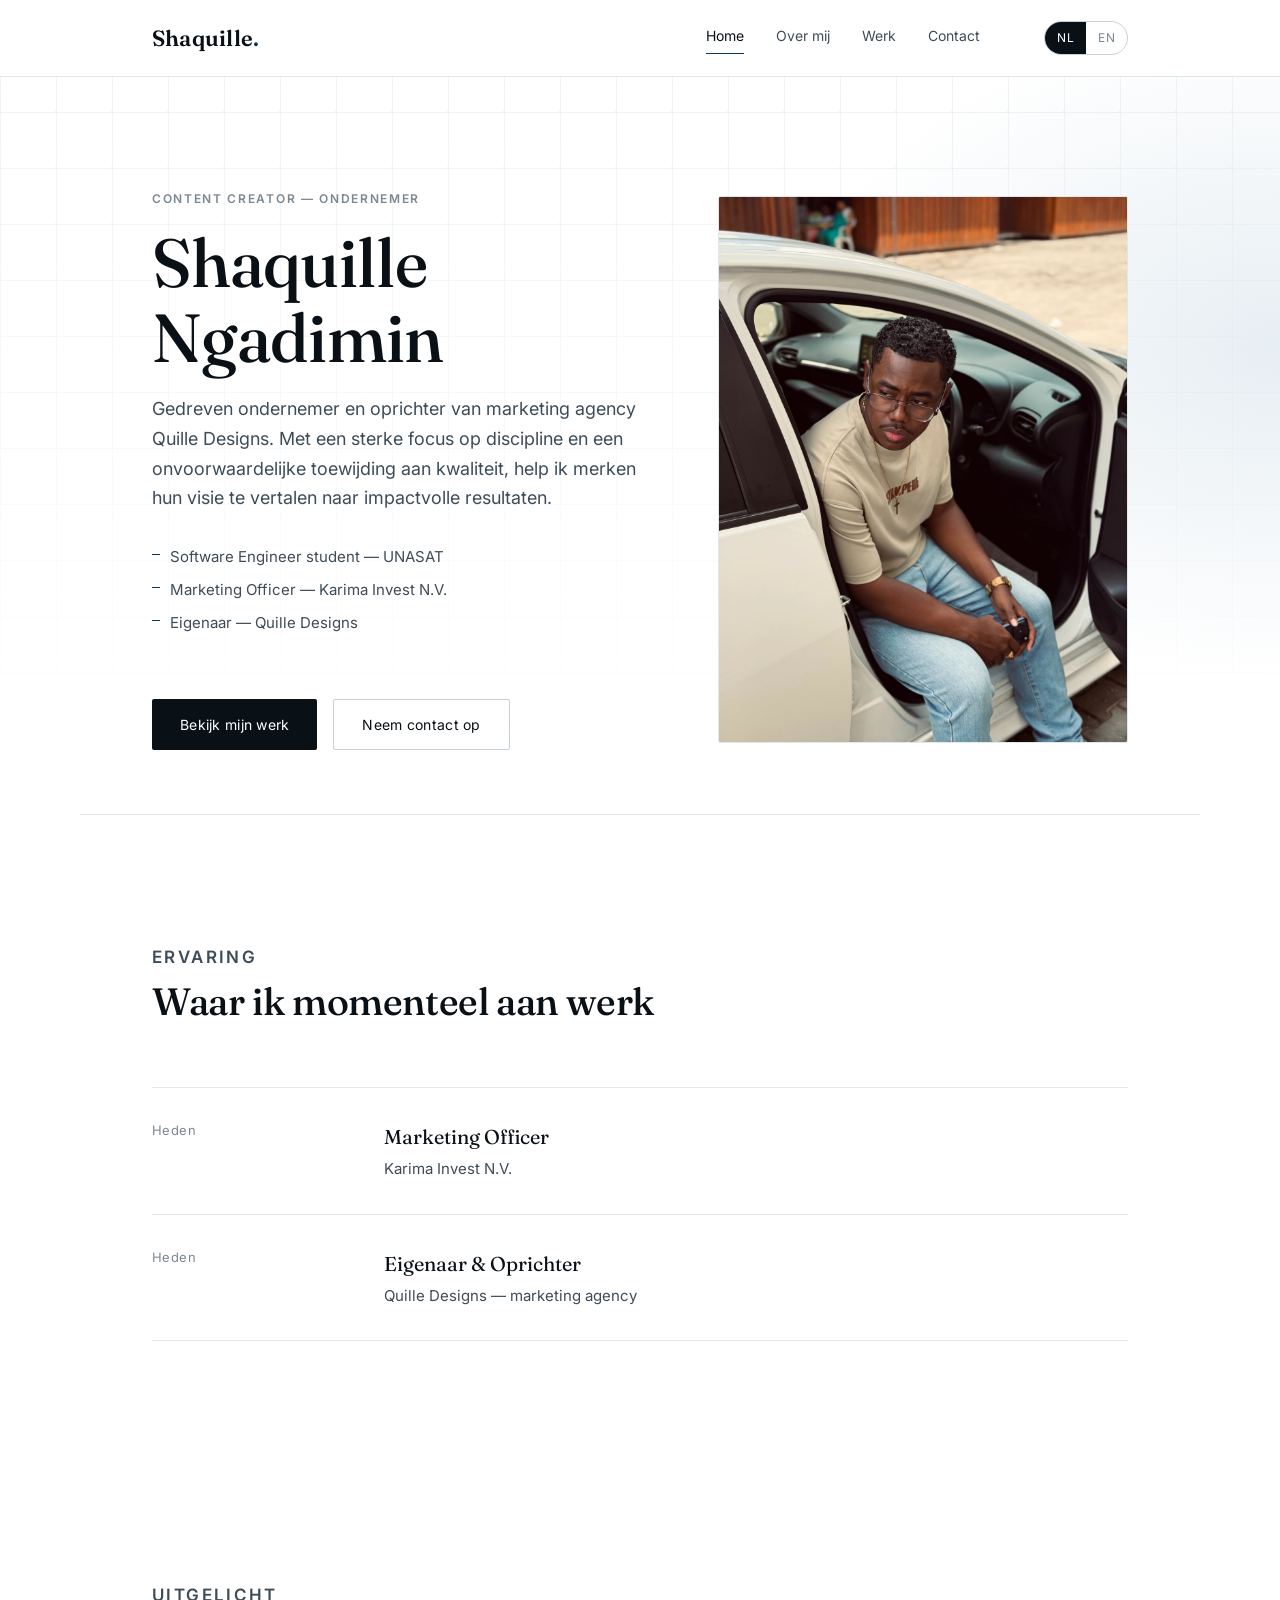
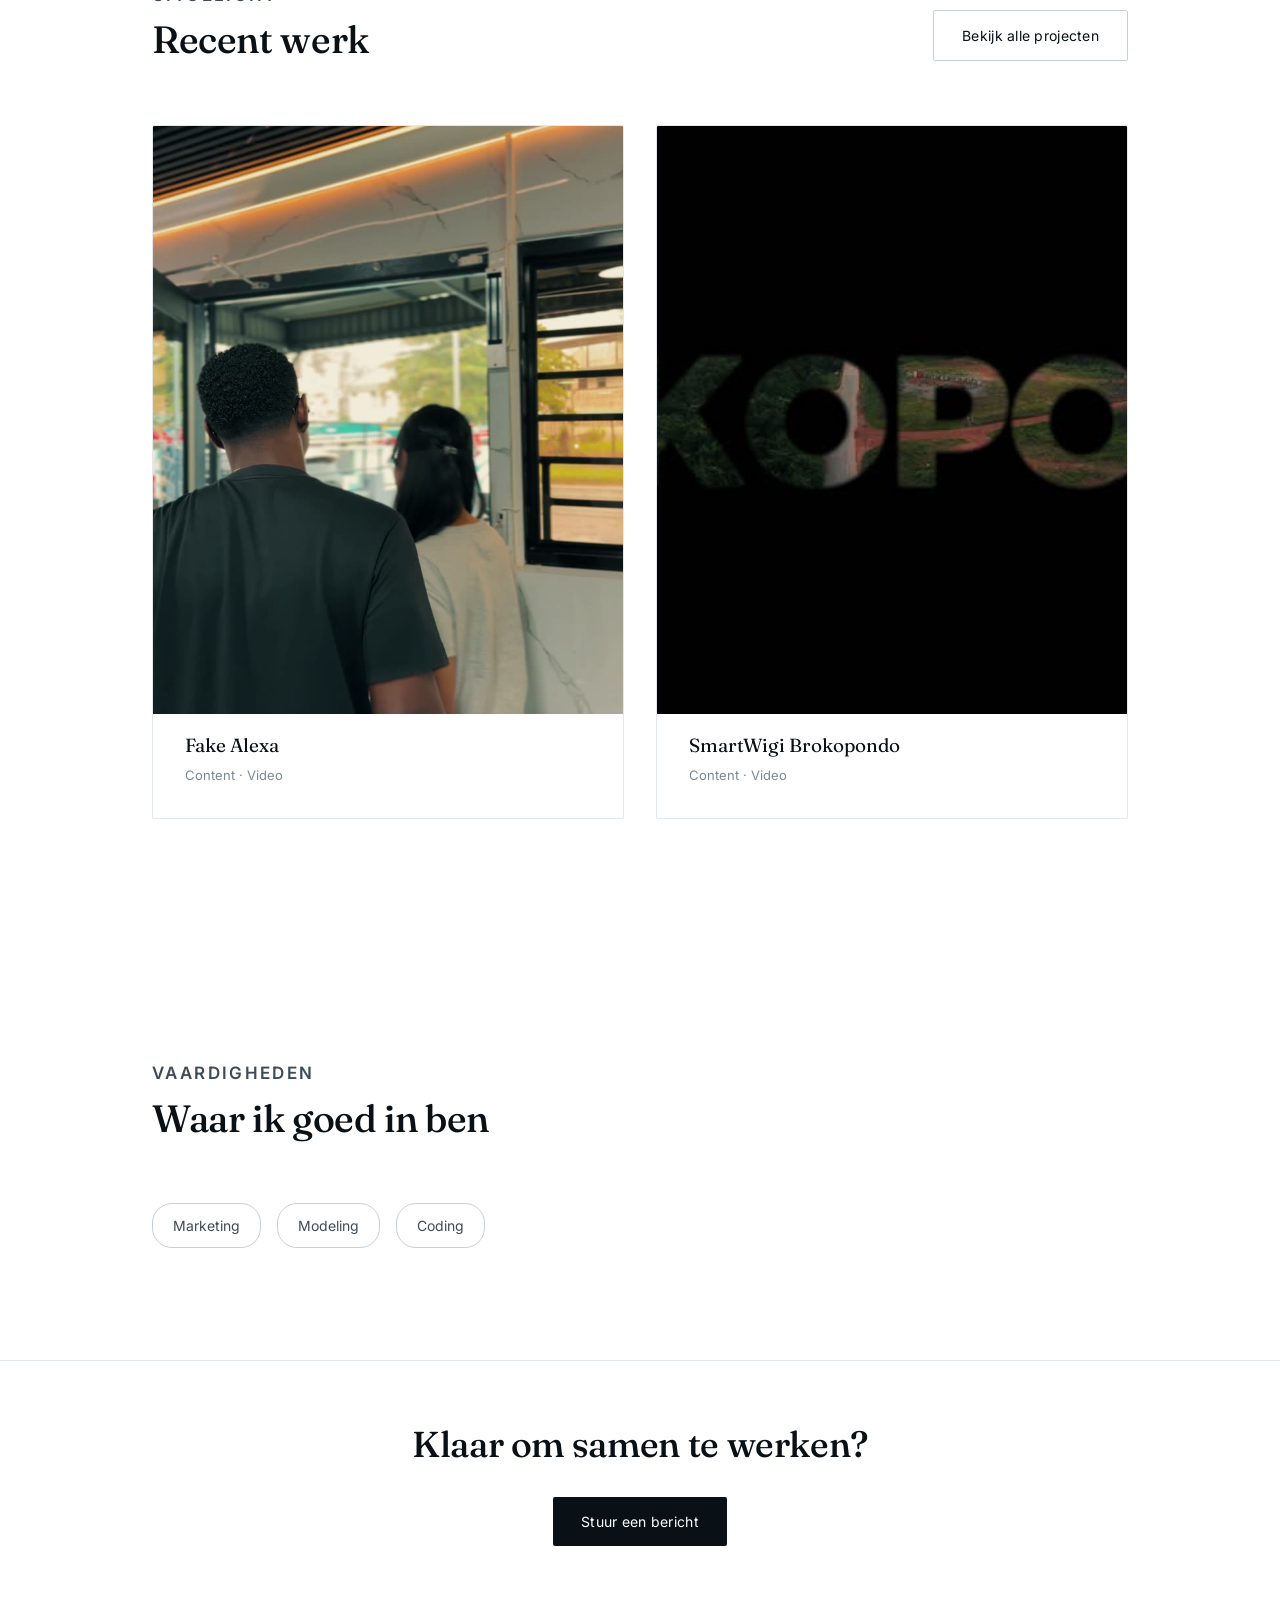
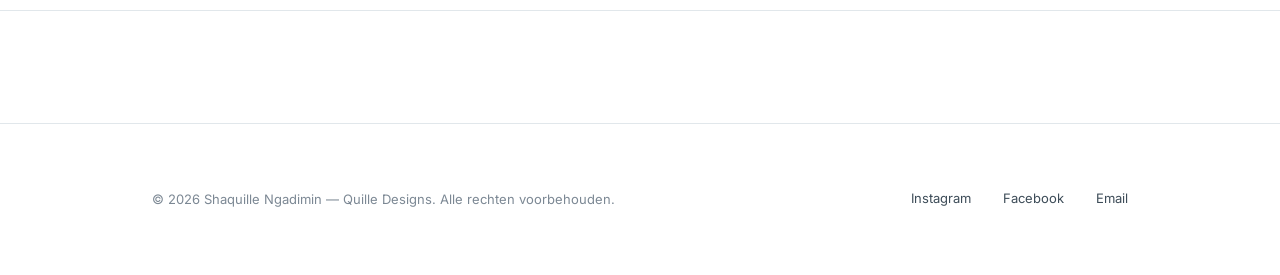
==== index.html @ 113cc150 "Add files via upload" ====
<!doctype html>
<html lang="nl">
  <head>
    <meta charset="UTF-8" />
    <meta name="viewport" content="width=device-width, initial-scale=1.0" />
    <title>Shaquille Ngadimin — Quille Designs</title>
    <meta name="description" content="Portfolio van Shaquille Ngadimin — Content Creator, oprichter van Quille Designs." />
    <link rel="icon" href="img/icon.png" type="image/png" />
    <link rel="preconnect" href="https://fonts.googleapis.com" />
    <link rel="preconnect" href="https://fonts.gstatic.com" crossorigin />
    <link href="https://fonts.googleapis.com/css2?family=Fraunces:opsz,wght@9..144,400;9..144,500;9..144,600&family=Inter:wght@400;500;600&display=swap" rel="stylesheet" />
    <link rel="stylesheet" href="css/main.css" />
  </head>

  <body>
    <div class="bg-pattern" aria-hidden="true"></div>
    <header class="site-header">
      <div class="container">
        <a class="logo" href="index.html">Shaquille<span>.</span></a>
        <div class="nav-items">
          <nav class="nav-links">
            <a href="index.html" aria-current="page" data-i18n="nav_home">Home</a>
            <a href="about.html" data-i18n="nav_about">Over mij</a>
            <a href="work.html" data-i18n="nav_work">Werk</a>
            <a href="contact.html" data-i18n="nav_contact">Contact</a>
          </nav>
          <div class="lang-toggle">
            <button type="button" data-lang="nl" class="active">NL</button>
            <button type="button" data-lang="en">EN</button>
          </div>
          <button class="menu-toggle" aria-label="Menu" aria-expanded="false">
            <span></span><span></span><span></span>
          </button>
        </div>
      </div>
    </header>

    <main>
      <section class="hero container">
        <div>
          <p class="eyebrow hero-eyebrow" data-i18n="hero_eyebrow">Content Creator — Ondernemer</p>
          <h1 data-i18n="hero_name">Shaquille Ngadimin</h1>
          <p style="margin-top: 20px; font-size: 18px; color: var(--ink-soft); max-width: 52ch;" data-i18n="hero_intro">
            Gedreven ondernemer en oprichter van marketing agency Quille Designs. Met een sterke focus op discipline en een onvoorwaardelijke toewijding aan kwaliteit, help ik merken hun visie te vertalen naar impactvolle resultaten.
          </p>
          <ul class="hero-roles">
            <li data-i18n="role_1">Software Engineer student — UNASAT</li>
            <li data-i18n="role_2">Marketing Officer — Karima Invest N.V.</li>
            <li data-i18n="role_3">Eigenaar — Quille Designs</li>
          </ul>
          <div class="hero-actions">
            <a class="btn btn-primary" href="work.html" data-i18n="hero_cta_work">Bekijk mijn werk</a>
            <a class="btn btn-secondary" href="contact.html" data-i18n="hero_cta_contact">Neem contact op</a>
          </div>
        </div>
        <div class="hero-portrait">
          <img src="img/profile.jpg" alt="Shaquille Ngadimin" />
        </div>
      </section>

      <hr class="divider container" />

      <section class="container">
        <div class="section-head">
          <p class="eyebrow" data-i18n="exp_eyebrow">Ervaring</p>
          <h2 data-i18n="exp_title">Waar ik momenteel aan werk</h2>
        </div>
        <div class="exp-list">
          <div class="exp-row">
            <span class="exp-period" data-i18n="exp1_period">Heden</span>
            <div>
              <p class="exp-role" data-i18n="exp1_role">Marketing Officer</p>
              <p class="exp-org" data-i18n="exp1_org">Karima Invest N.V.</p>
            </div>
          </div>
          <div class="exp-row">
            <span class="exp-period" data-i18n="exp2_period">Heden</span>
            <div>
              <p class="exp-role" data-i18n="exp2_role">Eigenaar &amp; Oprichter</p>
              <p class="exp-org" data-i18n="exp2_org">Quille Designs — marketing agency</p>
            </div>
          </div>
        </div>
      </section>

      <section class="container">
        <div class="section-head" style="display:flex; align-items:flex-end; justify-content:space-between; max-width:none;">
          <div>
            <p class="eyebrow" data-i18n="projects_eyebrow">Uitgelicht</p>
            <h2 data-i18n="projects_title">Recent werk</h2>
          </div>
          <a href="work.html" class="btn btn-secondary" data-i18n="projects_view_all">Bekijk alle projecten</a>
        </div>
        <div class="grid-2">
          <a class="project-card" href="work.html">
            <div class="project-thumb">
              <img src="img/projects/fake-alexa.jpg" alt="Fake Alexa" loading="lazy" />
            </div>
            <div class="project-body">
              <p class="project-title" data-i18n="proj1_title">Fake Alexa</p>
              <p class="project-tags" data-i18n="proj1_tags">Content · Video</p>
            </div>
          </a>
          <a class="project-card" href="work.html">
            <div class="project-thumb">
              <img src="img/projects/smartwigi-brokopondo.jpg" alt="SmartWigi Brokopondo" loading="lazy" />
            </div>
            <div class="project-body">
              <p class="project-title" data-i18n="proj2_title">SmartWigi Brokopondo</p>
              <p class="project-tags" data-i18n="proj2_tags">Content · Video</p>
            </div>
          </a>
        </div>
      </section>

      <section class="container">
        <div class="section-head">
          <p class="eyebrow" data-i18n="skills_eyebrow">Vaardigheden</p>
          <h2 data-i18n="skills_title">Waar ik goed in ben</h2>
        </div>
        <div class="skills-row">
          <span class="skill-pill" data-i18n="skill_1">Marketing</span>
          <span class="skill-pill" data-i18n="skill_2">Modeling</span>
          <span class="skill-pill" data-i18n="skill_3">Coding</span>
        </div>
      </section>

      <section class="cta-band">
        <div class="container">
          <h2 data-i18n="cta_title">Klaar om samen te werken?</h2>
          <a class="btn btn-primary" href="contact.html" data-i18n="cta_button">Stuur een bericht</a>
        </div>
      </section>
    </main>

    <footer class="site-footer">
      <div class="container">
        <p class="footer-meta">© 2026 Shaquille Ngadimin — Quille Designs. <span data-i18n="footer_rights">Alle rechten voorbehouden.</span></p>
        <div class="footer-social">
          <a href="https://instagram.com/quilledesigns.sv" target="_blank" rel="noopener">Instagram</a>
          <a href="https://facebook.com/QuilleDesigns" target="_blank" rel="noopener">Facebook</a>
          <a href="mailto:quilledesigns.sv@gmail.com">Email</a>
        </div>
      </div>
    </footer>

    <script src="js/translations.js"></script>
    <script src="js/main.js"></script>
  </body>
</html>
---- css/main.css ----
/* ===== Design tokens ===== */
:root {
  --bg: #ffffff;
  --bg-raised: #ffffff;
  --ink: #091016;
  --ink-soft: #3d4c58;
  --ink-faint: #7c8894;
  --line: #e1e7eb;
  --line-strong: #c6d0d7;
  --accent: #0e3554;
  --accent-soft: #e7eef3;

  --font-display: "Fraunces", "Georgia", serif;
  --font-body: "Inter", -apple-system, BlinkMacSystemFont, "Segoe UI", sans-serif;

  --container: 1120px;
  --gutter: clamp(24px, 6vw, 72px);

  --space-xs: 8px;
  --space-sm: 16px;
  --space-md: 32px;
  --space-lg: 64px;
  --space-xl: 112px;

  --radius: 2px;
  --dur: 0.35s;
  --ease: cubic-bezier(0.2, 0.6, 0.2, 1);
}

@media (prefers-color-scheme: dark) {
  :root {
    --bg: #091016;
    --bg-raised: #0d1922;
    --ink: #f4f7f9;
    --ink-soft: #aebac3;
    --ink-faint: #647079;
    --line: #1b2831;
    --line-strong: #2a3a44;
    --accent: #4f8fbd;
    --accent-soft: #122029;
  }
}

/* ===== Reset ===== */
* { box-sizing: border-box; margin: 0; padding: 0; }
html { scroll-behavior: smooth; }
body {
  background:
    radial-gradient(ellipse 1200px 700px at 15% -10%, var(--accent-soft), transparent 60%),
    radial-gradient(ellipse 900px 600px at 100% 10%, var(--accent-soft), transparent 55%),
    var(--bg);
  color: var(--ink);
  font-family: var(--font-body);
  font-size: 16px;
  line-height: 1.65;
  -webkit-font-smoothing: antialiased;
  transition: background var(--dur) var(--ease), color var(--dur) var(--ease);
  position: relative;
}

/* ===== Ambient moving grid (nods to design-tool canvases / editing timelines) ===== */
.bg-pattern {
  position: fixed;
  inset: 0;
  z-index: -1;
  pointer-events: none;
  opacity: 0.55;
  background-image:
    linear-gradient(var(--line) 1px, transparent 1px),
    linear-gradient(90deg, var(--line) 1px, transparent 1px);
  background-size: 56px 56px;
  animation: bgDrift 70s linear infinite;
  mask-image: linear-gradient(180deg, black, transparent 85%);
  -webkit-mask-image: linear-gradient(180deg, black, transparent 85%);
}
.bg-pattern::after {
  content: "";
  position: absolute;
  inset: 0;
  background-image: radial-gradient(var(--line-strong) 1px, transparent 1px);
  background-size: 56px 56px;
  background-position: 28px 28px;
  opacity: 0.6;
}
@keyframes bgDrift {
  from { background-position: 0 0, 0 0; }
  to { background-position: 560px 560px, 560px 560px; }
}
@media (prefers-reduced-motion: reduce) {
  .bg-pattern { animation: none; }
}
img, video { max-width: 100%; display: block; }
a { color: inherit; text-decoration: none; }
ul { list-style: none; }
button { font: inherit; cursor: pointer; background: none; border: none; color: inherit; }
input, textarea { font: inherit; }

:focus-visible {
  outline: 2px solid var(--accent);
  outline-offset: 3px;
}

.container {
  max-width: var(--container);
  margin-inline: auto;
  padding-inline: var(--gutter);
}

.eyebrow {
  font-size: 12px;
  letter-spacing: 0.14em;
  text-transform: uppercase;
  color: var(--ink-faint);
  font-weight: 600;
}

h1, h2, h3 {
  font-family: var(--font-display);
  font-weight: 500;
  letter-spacing: -0.01em;
  line-height: 1.1;
}

/* ===== Header ===== */
.site-header {
  position: sticky;
  top: 0;
  z-index: 50;
  background: color-mix(in srgb, var(--bg) 88%, transparent);
  backdrop-filter: blur(10px);
  border-bottom: 0.5px solid var(--line);
}
.site-header .container {
  display: flex;
  align-items: center;
  justify-content: space-between;
  height: 76px;
}
.logo {
  font-family: var(--font-display);
  font-weight: 600;
  font-size: 22px;
  letter-spacing: 0.01em;
  display: flex;
  align-items: center;
}
.logo span { color: var(--accent); }
.logo img { height: 30px; width: auto; display: block; }

.nav-items {
  display: flex;
  align-items: center;
  gap: var(--space-lg);
}
.nav-links {
  display: flex;
  gap: var(--space-md);
}
.nav-links a {
  font-size: 14px;
  color: var(--ink-soft);
  position: relative;
  padding-bottom: 4px;
  transition: color var(--dur) var(--ease);
}
.nav-links a:hover,
.nav-links a[aria-current="page"] {
  color: var(--ink);
}
.nav-links a[aria-current="page"]::after {
  content: "";
  position: absolute;
  left: 0; right: 0; bottom: -2px;
  height: 1px;
  background: var(--accent);
}

.lang-toggle {
  display: flex;
  align-items: center;
  border: 0.5px solid var(--line-strong);
  border-radius: 20px;
  overflow: hidden;
  font-size: 12px;
}
.lang-toggle button {
  padding: 6px 12px;
  color: var(--ink-faint);
  letter-spacing: 0.04em;
  transition: color var(--dur) var(--ease), background var(--dur) var(--ease);
}
.lang-toggle button.active {
  background: var(--ink);
  color: var(--bg);
}

.menu-toggle {
  display: none;
  flex-direction: column;
  gap: 5px;
  width: 22px;
}
.menu-toggle span {
  height: 1px;
  background: var(--ink);
  width: 100%;
}

@media (max-width: 760px) {
  .nav-links {
    position: fixed;
    inset: 76px 0 0 0;
    background: var(--bg);
    flex-direction: column;
    padding: var(--space-lg) var(--gutter);
    gap: var(--space-md);
    transform: translateY(-8px);
    opacity: 0;
    pointer-events: none;
    transition: opacity var(--dur) var(--ease), transform var(--dur) var(--ease);
  }
  .nav-links a { font-size: 20px; }
  body.menu-open .nav-links {
    opacity: 1;
    transform: translateY(0);
    pointer-events: auto;
  }
  .menu-toggle { display: flex; }
}

/* ===== Footer ===== */
.site-footer {
  border-top: 0.5px solid var(--line);
  margin-top: var(--space-xl);
}
.site-footer .container {
  padding-block: var(--space-lg);
  display: flex;
  flex-wrap: wrap;
  gap: var(--space-md);
  justify-content: space-between;
  align-items: center;
}
.footer-meta {
  font-size: 13px;
  color: var(--ink-faint);
}
.footer-social {
  display: flex;
  gap: var(--space-md);
}
.footer-social a {
  font-size: 13px;
  color: var(--ink-soft);
  border-bottom: 0.5px solid transparent;
  transition: border-color var(--dur) var(--ease), color var(--dur) var(--ease);
}
.footer-social a:hover {
  color: var(--ink);
  border-color: var(--accent);
}

/* ===== Buttons ===== */
.btn {
  display: inline-flex;
  align-items: center;
  gap: 8px;
  padding: 13px 28px;
  font-size: 14px;
  letter-spacing: 0.02em;
  border-radius: var(--radius);
  transition: background var(--dur) var(--ease), color var(--dur) var(--ease), border-color var(--dur) var(--ease);
}
.btn-primary {
  background: var(--ink);
  color: var(--bg);
}
.btn-primary:hover { background: var(--accent); color: #ffffff; }
.btn-secondary {
  border: 0.5px solid var(--line-strong);
  color: var(--ink);
}
.btn-secondary:hover { border-color: var(--ink); }

/* ===== Utility sections ===== */
section { padding-block: var(--space-xl); }
.section-head {
  max-width: 640px;
  margin-bottom: var(--space-lg);
}
.section-head h2 { font-size: clamp(28px, 4vw, 38px); margin-top: 10px; }
.section-head p { color: var(--ink-soft); margin-top: var(--space-sm); font-size: 17px; }

.divider {
  height: 0.5px;
  background: var(--line);
  border: none;
}

[data-i18n], [data-i18n-html] { transition: opacity 0.15s ease; }

/* ===== Home: Hero ===== */
.hero {
  display: grid;
  grid-template-columns: 1.1fr 0.9fr;
  gap: var(--space-lg);
  align-items: center;
  padding-block: var(--space-xl) var(--space-lg);
}
.hero-eyebrow { margin-bottom: var(--space-sm); }
.hero h1 {
  font-size: clamp(40px, 6vw, 68px);
}
.hero-roles {
  margin-top: var(--space-md);
  display: flex;
  flex-direction: column;
  gap: 8px;
}
.hero-roles li {
  font-size: 15px;
  color: var(--ink-soft);
  padding-left: 18px;
  position: relative;
}
.hero-roles li::before {
  content: "";
  position: absolute;
  left: 0; top: 9px;
  width: 8px; height: 0.5px;
  background: var(--accent);
}
.hero-actions {
  margin-top: var(--space-lg);
  display: flex;
  gap: var(--space-sm);
  flex-wrap: wrap;
}
.hero-portrait {
  aspect-ratio: 3 / 4;
  overflow: hidden;
  border-radius: var(--radius);
  background: var(--bg-raised);
  border: 0.5px solid var(--line);
}
.hero-portrait img {
  width: 100%; height: 100%;
  object-fit: cover;
}

@media (max-width: 860px) {
  .hero { grid-template-columns: 1fr; }
  .hero-portrait { max-width: 340px; margin-inline: auto; order: -1; }
}

/* ===== Home: Experience ===== */
.exp-list { display: flex; flex-direction: column; }
.exp-row {
  display: grid;
  grid-template-columns: 200px 1fr;
  gap: var(--space-md);
  padding-block: var(--space-md);
  border-top: 0.5px solid var(--line);
}
.exp-row:last-child { border-bottom: 0.5px solid var(--line); }
.exp-period { color: var(--ink-faint); font-size: 13px; letter-spacing: 0.03em; }
.exp-role { font-family: var(--font-display); font-size: 20px; margin-bottom: 4px; }
.exp-org { color: var(--ink-soft); font-size: 15px; }
@media (max-width: 640px) {
  .exp-row { grid-template-columns: 1fr; gap: 8px; }
}

/* ===== Home: Projects preview grid ===== */
.grid-2 {
  display: grid;
  grid-template-columns: repeat(2, 1fr);
  gap: var(--space-md);
}
.project-card {
  border: 0.5px solid var(--line);
  border-radius: var(--radius);
  overflow: hidden;
  background: var(--bg-raised);
  transition: border-color var(--dur) var(--ease);
}
.project-card:hover { border-color: var(--line-strong); }
.project-thumb {
  aspect-ratio: 4 / 5;
  overflow: hidden;
  position: relative;
  background: #000;
}
.project-thumb img {
  width: 100%; height: 100%; object-fit: cover;
  transition: transform 0.6s var(--ease);
}
.project-card:hover .project-thumb img { transform: scale(1.04); }
.project-body { padding: var(--space-sm) var(--space-md) var(--space-md); }
.project-title { font-family: var(--font-display); font-size: 19px; margin-bottom: 4px; }
.project-tags { color: var(--ink-faint); font-size: 13px; }
@media (max-width: 640px) { .grid-2 { grid-template-columns: 1fr; } }

/* ===== Home: Skills ===== */
.skills-row {
  display: flex;
  flex-wrap: wrap;
  gap: var(--space-sm);
}
.skill-pill {
  border: 0.5px solid var(--line-strong);
  border-radius: 20px;
  padding: 10px 20px;
  font-size: 14px;
  color: var(--ink-soft);
}

.cta-band {
  border-top: 0.5px solid var(--line);
  border-bottom: 0.5px solid var(--line);
  text-align: center;
  padding-block: var(--space-lg);
}
.cta-band h2 { font-size: clamp(26px, 4vw, 36px); margin-bottom: var(--space-md); }
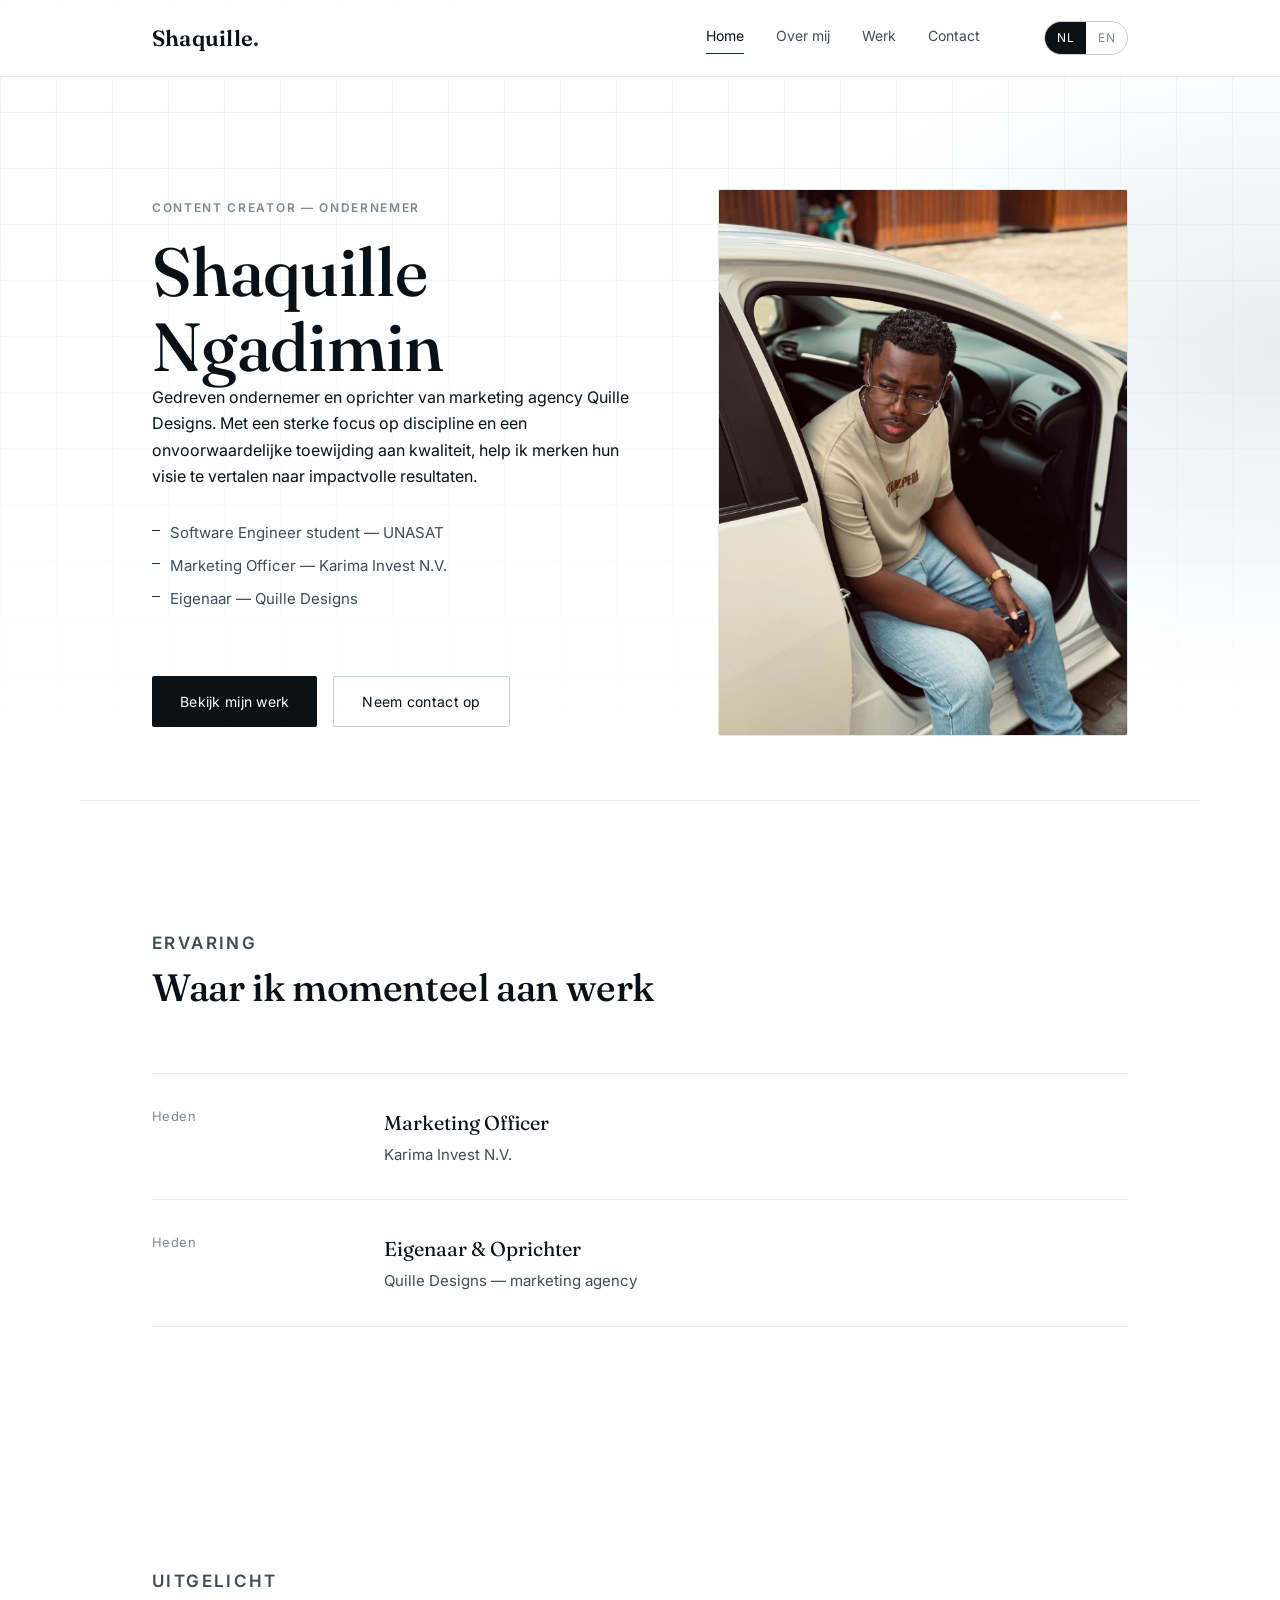
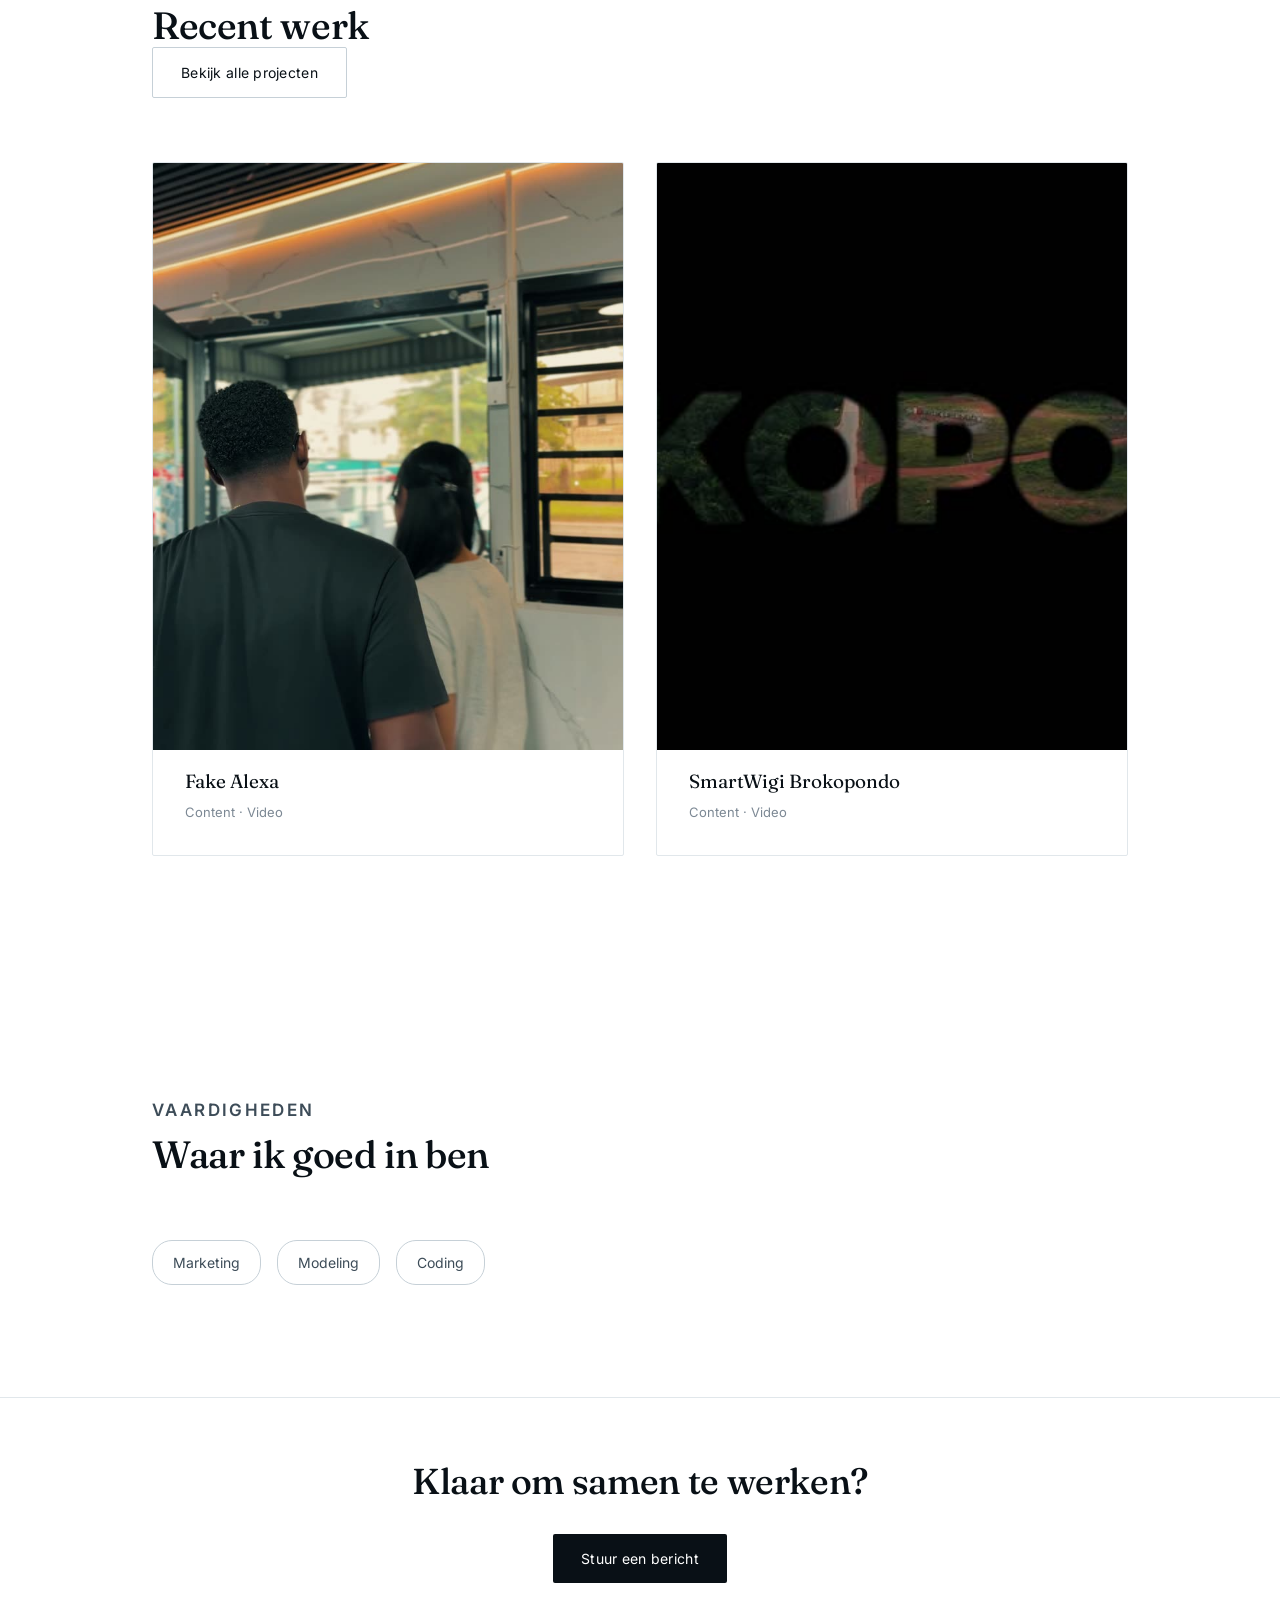
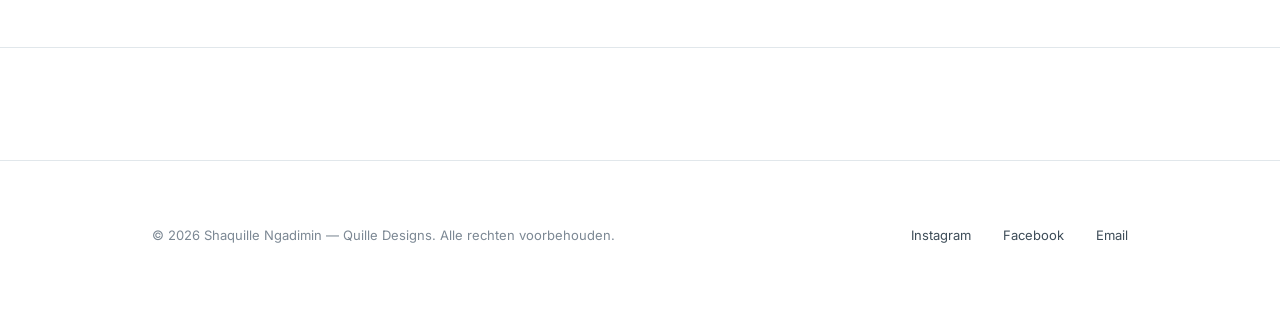
==== commit 07ef4d1d: "Add files via upload" ====
--- a/index.html
+++ b/index.html
@@ -40,7 +40,7 @@
         <div>
           <p class="eyebrow hero-eyebrow" data-i18n="hero_eyebrow">Content Creator — Ondernemer</p>
           <h1 data-i18n="hero_name">Shaquille Ngadimin</h1>
-          <p style="margin-top: 20px; font-size: 18px; color: var(--ink-soft); max-width: 52ch;" data-i18n="hero_intro">
+          <p class="hero-intro" data-i18n="hero_intro">
             Gedreven ondernemer en oprichter van marketing agency Quille Designs. Met een sterke focus op discipline en een onvoorwaardelijke toewijding aan kwaliteit, help ik merken hun visie te vertalen naar impactvolle resultaten.
           </p>
           <ul class="hero-roles">
@@ -84,7 +84,7 @@
       </section>
 
       <section class="container">
-        <div class="section-head" style="display:flex; align-items:flex-end; justify-content:space-between; max-width:none;">
+        <div class="section-head section-head--split">
           <div>
             <p class="eyebrow" data-i18n="projects_eyebrow">Uitgelicht</p>
             <h2 data-i18n="projects_title">Recent werk</h2>
